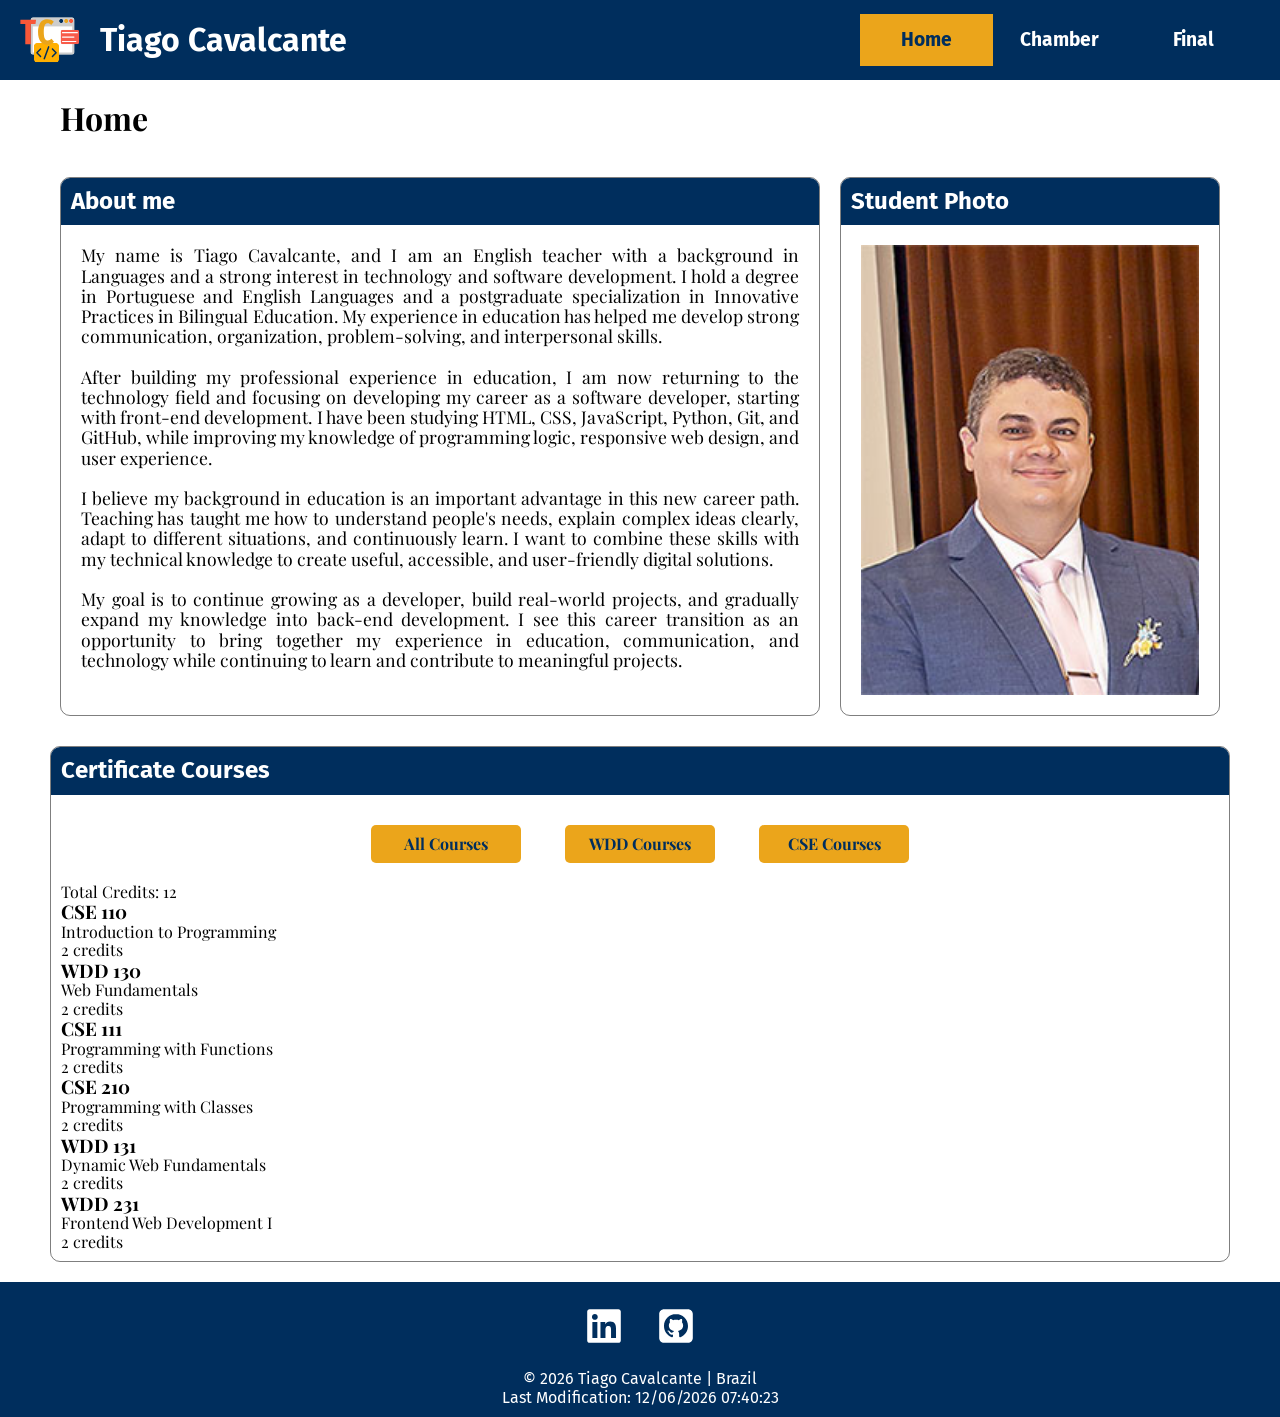
==== index.html @ 5bd21c70 "week 01 assignment updated" ====
<!DOCTYPE html>
<html lang="en">
<head>
    <meta charset="UTF-8">
    <meta name="viewport" content="width=device-width, initial-scale=1.0">
    <title>WDD 231: Web Frontend Development I</title>
    <meta name="description" content="Course home page for WDD 231: Web Frontend Development I">
    <meta name="author" content="Tiago Cavalcante">

    <!-- Styles -->
    <link rel="stylesheet" href="styles/normalize.css"> 
    <link rel="stylesheet" href="styles/small.css">
    <link rel="stylesheet" href="styles/larger.css">

    <!-- Scripts -->
    <script src="scripts/index.js" defer></script>

    <!-- Fonts -->
    <link rel="preconnect" href="https://fonts.googleapis.com">
    <link rel="preconnect" href="https://fonts.gstatic.com" crossorigin>
    <link href="https://fonts.googleapis.com/css2?family=Fira+Sans:ital,wght@0,100;0,200;0,300;0,400;0,500;0,600;0,700;0,800;0,900;1,100;1,200;1,300;1,400;1,500;1,600;1,700;1,800;1,900&family=Playfair+Display:ital,wght@0,400..900;1,400..900&family=Sue+Ellen+Francisco&display=swap" rel="stylesheet">


</head>
<body>
    <header>
        <img src="images/logo.svg" alt="logo">
        <span>Tiago Cavalcante</span>

        <button id="menu" class="hamburger"></button>

        <nav class="nav-menu">
            <ul class="navigation">
                <li><a href="index.html" class="active">Home</a></li>
                <li><a href="#">Chamber</a></li>
                <li><a href="#">Final</a></li>
            </ul>
        </nav>
    </header>



    <main>
        <h1>Home</h1>

        <div class="about-me-section">
            <section class="about-me">
                <h2>About me</h2>
                <p>My name is Tiago Cavalcante, and I am an English teacher with a background in Languages and a strong interest in technology and software development. I hold a degree in Portuguese and English Languages and a postgraduate specialization in Innovative Practices in Bilingual Education. My experience in education has helped me develop strong communication, organization, problem-solving, and interpersonal skills.<br>

                <br>After building my professional experience in education, I am now returning to the technology field and focusing on developing my career as a software developer, starting with front-end development. I have been studying HTML, CSS, JavaScript, Python, Git, and GitHub, while improving my knowledge of programming logic, responsive web design, and user experience.<br>

                <br>I believe my background in education is an important advantage in this new career path. Teaching has taught me how to understand people's needs, explain complex ideas clearly, adapt to different situations, and continuously learn. I want to combine these skills with my technical knowledge to create useful, accessible, and user-friendly digital solutions.<br>

                <br>My goal is to continue growing as a developer, build real-world projects, and gradually expand my knowledge into back-end development. I see this career transition as an opportunity to bring together my experience in education, communication, and technology while continuing to learn and contribute to meaningful projects.<br>
                </p>
            </section>

            <section class="student-photo">
                <h2>Student Photo</h2>
                <img src="images/profile.jpg" alt="Tiago Cavalcante">
            </section>
        </div>

        <section class="certificates">
            <h2>Certificate Courses</h2>

            <div class="certificates-content">
                <div class="course-filters">
                    <button id="all">All Courses</button>
                    <button id="wdd">WDD Courses</button>
                    <button id="cse">CSE Courses</button>
                </div>

                <p id="total-credits"></p>

                <div id="course-list"></div>
            </div>
        </section>
    </main>

    <footer>
        <ul>
            <li>
                <a href="https://linkedin.com/in/ticsilva"><img src="images/linkedin.svg" alt="linkedin logo"></a>
            </li>
            <li>
                <a href="https://github.com/Ticsilva85"><img src="images/github.svg" alt="github logo"></a>
            </li>
        </ul>

        <div class="footer-note">
            <p>&copy; <span id="currentyear"></span> Tiago Cavalcante | Brazil</p>

            <p id="lastModified"></p>
        </div>
    </footer>
</body>
</html>
---- styles/small.css ----
:root {
    /* Colors */
    --background-color: #FFFFFF;
    --accent-color: #EBA51B;
    --header-background: #002E5D;
    --secondary-color: #CDCDCD;
    --hover-color: #F95738;

    /* Fonts */
    --header-font: "Fira Sans", sans-serif;
    --body-font: "Playfair Display", serif;
}

* {
    margin: 0;
    box-sizing: border-box;
}

body {
    font-family: var(--body-font);
}


/* ===== HEADER ===== */

header {
    position: relative;
    display: grid;
    grid-template-columns: 50px auto 60px;
    padding: 5px 0 5px 10px;
    background-color: var(--header-background);
    align-items: center;
    column-gap: 10px;
    width: 100%;
    height: 80px;
}

header img {
    display: block;
    width: 100%;
    height: auto;
}

header span {
    font-family: var(--header-font);
    color: white;
    font-weight: bold;
    font-size: 1.5rem;
    justify-content: start;
}


/* ===== HAMBURGER MENU ===== */
.hamburger {
    background: none;
    border: none;
    font-size: 2rem;
    color: white;
    cursor: pointer;
    right: 0px;
}

.hamburger::after {
    content: "\2630";
}

.hamburger.show::after {
    content: "\00D7";
    font-size: 3rem;
    font-weight: lighter;
}

/* ===== NAVIGATION MENU ===== */

.nav-menu {
    display: none;
    font-family: var(--header-font);
    font-size: 1.2rem;
}

.nav-menu.show {
    font-weight: bold;
    display: block;
    position: absolute;
    top: 80px;
    right: 0;
    width: 50%;
    background-color: var(--header-background);
    z-index: 1000;
    box-shadow: 0 4px 10px rgba(0, 0, 0, 0.5);
}

.nav-menu ul {
    padding: 0;
}

.nav-menu ul li {
    list-style: none;
}

.nav-menu ul li a {
    display: block;
    padding: 15px;
    text-align: center;
    text-decoration: none;
    color: white;
}

/* ===== MAIN ===== */
.about-me-section {
    display: grid;
    grid-template-columns: 1fr;
    gap: 20px;
    padding: 10px;
}

h1 {
    padding: 20px;
}

.about-me, .student-photo {
    border: solid 1px rgba(0, 0, 0, 0.5);
    border-radius: 10px;
    overflow: hidden;
}

.about-me h2, .student-photo h2 {
    background-color: var(--header-background);
    color: white;
    font-family: var(--header-font);
    padding: 10px;
}

.about-me p, .student-photo img {
    padding: 20px;
}

.about-me p {
    text-align: justify;
    font-family: var(--body-font);
    font-size: 1.1rem;
}

.student-photo img {
    display: block;
    margin: 0 auto;
    width: 100%;
}

.certificates {
    border: solid 1px rgba(0, 0, 0, 0.5);
    border-radius: 10px;
    overflow: hidden;
    margin: 10px;
}

.certificates-content {
    padding: 10px;
}

.course-filters {
    display: flex;
    justify-content: center;
    align-items: center;
    gap: 1.5rem;
    padding: 10px;
}

.course-filters button {
    border: none;
    background-color: var(--accent-color);
    color: var(--header-background);
    border-radius: 5px;
    margin: 10px;
    padding: 10px;
    font-weight: bold;
    width: 150px;
    height: auto;
}

.certificates h2 {
    font-family: var(--header-font);
    background-color: var(--header-background);
    color: white;
    padding: 10px;
}



/* ===== FOOTER ===== */
footer {
    background-color: var(--header-background);
    margin-top: 20px;
}

footer ul {
    display: flex;
    justify-content: center;
    align-items: center;
    gap: 1.5rem;
    list-style: none;
    padding: 20px;
}

footer ul li {
    list-style: none;
}

footer ul li a {
    display: block;
    text-decoration: none;
    color: white;
    font-family: var(--header-font);
    font-size: 1.2rem;
    transition: opacity 0.3s ease;
}

footer ul li a:hover {
    opacity: 0.7;
}

footer ul li a img {
    width: 3rem;
}

.footer-note {
    text-align: center;
    color: white;
    font-family:var(--header-font);
    padding-bottom: 10px;
}
---- styles/larger.css ----
@media only screen and (min-width: 769px) {
    :root {
        /* Colors */
        --background-color: #FFFFFF;
        --accent-color: #EBA51B;
        --header-background: #002E5D;
        --secondary-color: #CDCDCD;
        --hover-color: #F95738;

        /* Fonts */
        --header-font: "Fira Sans", sans-serif;
        --body-font: "Playfair Display", serif;
        --heading-font: "Sue Ellen Francisco", cursive;
    }

    main {
        max-width: 1200px;
        margin: 0 auto;
    }

    header {
        display: flex;
        align-items: center;
        justify-content: space-between;
        gap: 20px;
        padding: 5px 20px;
    }

    header img {
        width: 60px;
    }

    header span {
        font-size: 2rem;
        flex: 1;
    }

    .hamburger {
        display: none;
    }

    .nav-menu {
        display: block;
        flex-grow: 1;
        max-width: 400px;
    }

    .navigation {
        display: flex;
        align-items: center;
        width: 100%;
        padding: 0;
    }

    .navigation li {
        flex: 1 1 0;
        min-width: 0;
        text-align: center;
    }

    .navigation li a {
        display: block;
        font-weight: bold;
        width: 100%;
        padding: 10px;
        transition: background-color 0.3s ease;
        font-family: var(--header-font);
    }

    .navigation li a:hover {
        background-color: var(--hover-color);
        color: var(--header-background);
    }

    .navigation .active {
        color: var(--header-background);
        background-color: var(--accent-color);
    }

    /* ===== SECTIONS ===== */
    .about-me-section {
        display: grid;
        grid-template-columns: 2fr 1fr;
        gap: 20px;
        padding: 20px;
    }




}
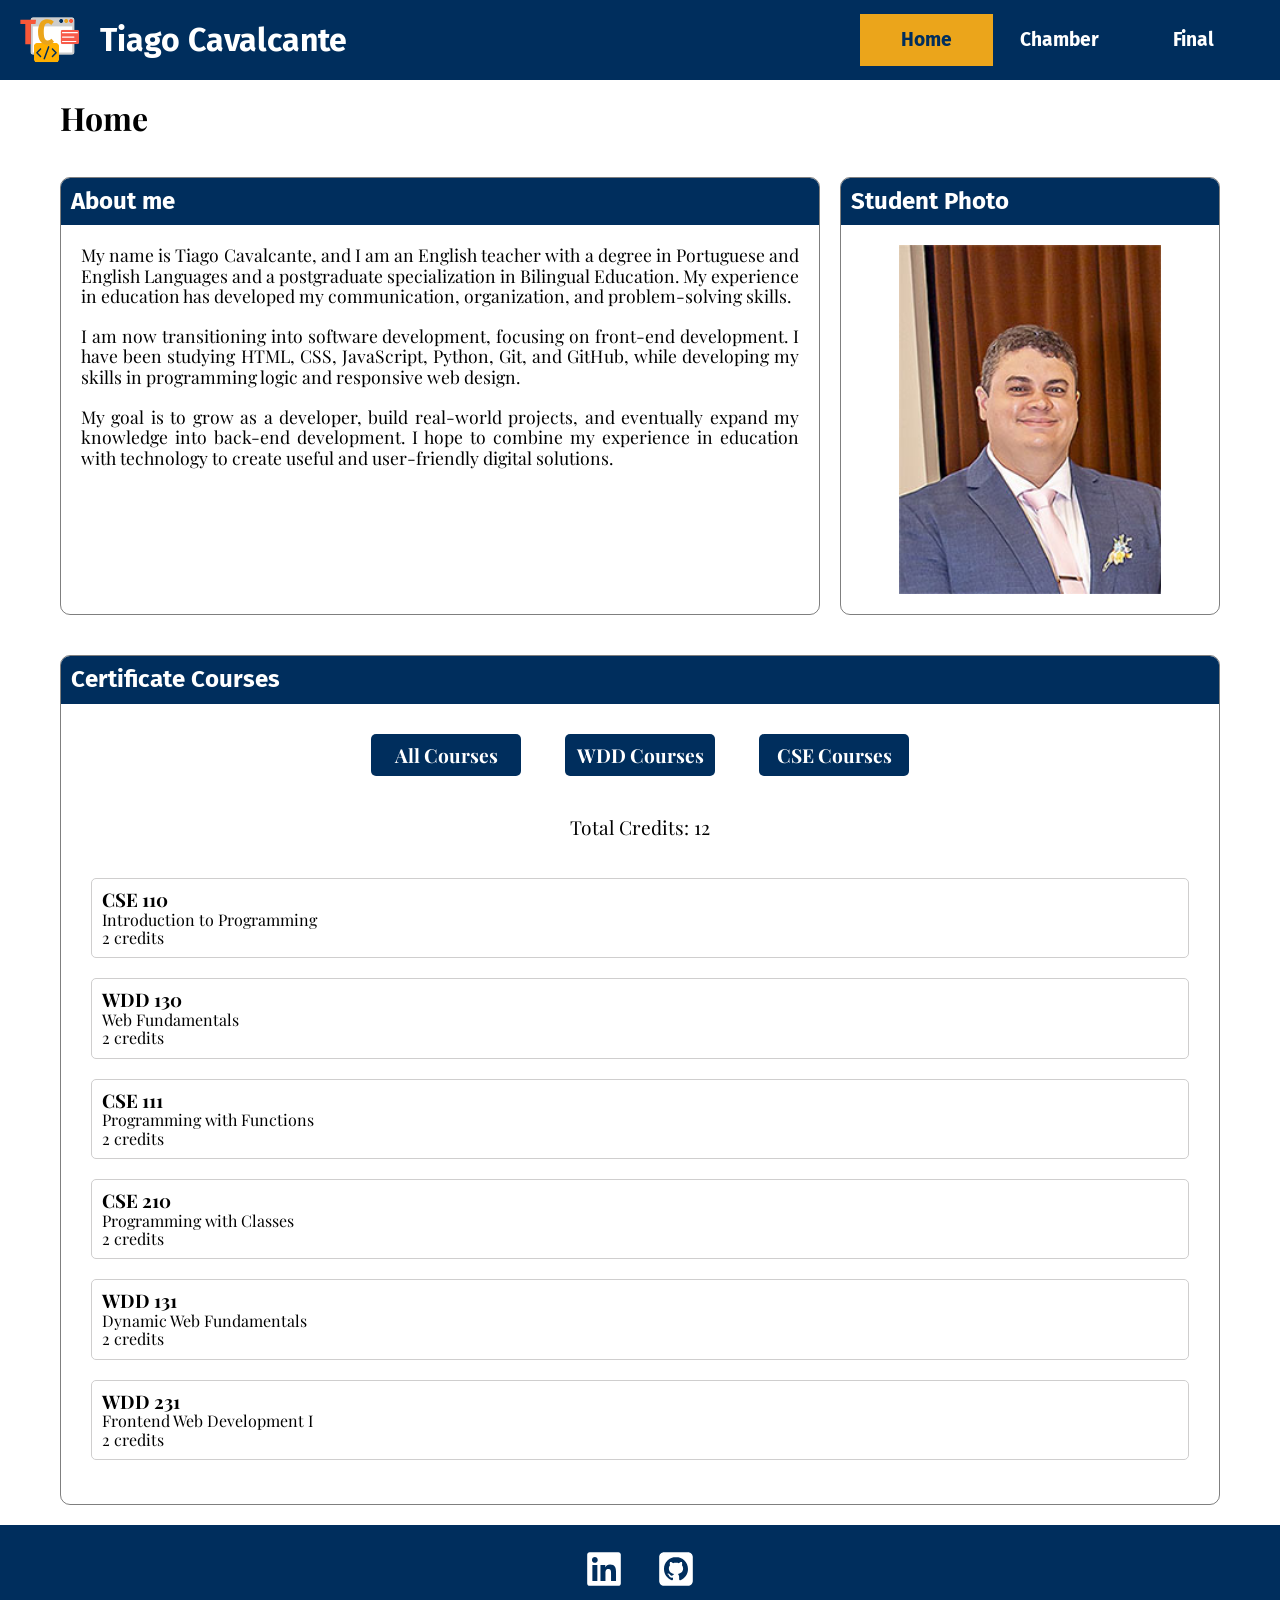
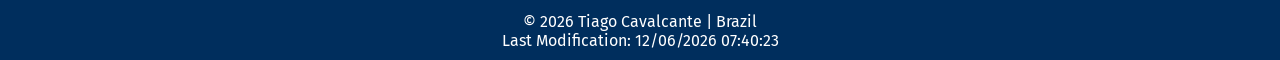
==== commit 3dfef922: "week 01 assignment updated" ====
--- a/index.html
+++ b/index.html
@@ -46,13 +46,11 @@
         <div class="about-me-section">
             <section class="about-me">
                 <h2>About me</h2>
-                <p>My name is Tiago Cavalcante, and I am an English teacher with a background in Languages and a strong interest in technology and software development. I hold a degree in Portuguese and English Languages and a postgraduate specialization in Innovative Practices in Bilingual Education. My experience in education has helped me develop strong communication, organization, problem-solving, and interpersonal skills.<br>
+                <p>My name is Tiago Cavalcante, and I am an English teacher with a degree in Portuguese and English Languages and a postgraduate specialization in Bilingual Education. My experience in education has developed my communication, organization, and problem-solving skills.<br>
 
-                <br>After building my professional experience in education, I am now returning to the technology field and focusing on developing my career as a software developer, starting with front-end development. I have been studying HTML, CSS, JavaScript, Python, Git, and GitHub, while improving my knowledge of programming logic, responsive web design, and user experience.<br>
+                <br>I am now transitioning into software development, focusing on front-end development. I have been studying HTML, CSS, JavaScript, Python, Git, and GitHub, while developing my skills in programming logic and responsive web design.<br>
 
-                <br>I believe my background in education is an important advantage in this new career path. Teaching has taught me how to understand people's needs, explain complex ideas clearly, adapt to different situations, and continuously learn. I want to combine these skills with my technical knowledge to create useful, accessible, and user-friendly digital solutions.<br>
-
-                <br>My goal is to continue growing as a developer, build real-world projects, and gradually expand my knowledge into back-end development. I see this career transition as an opportunity to bring together my experience in education, communication, and technology while continuing to learn and contribute to meaningful projects.<br>
+                <br>My goal is to grow as a developer, build real-world projects, and eventually expand my knowledge into back-end development. I hope to combine my experience in education with technology to create useful and user-friendly digital solutions.<br>
                 </p>
             </section>
 
--- a/styles/small.css
+++ b/styles/small.css
@@ -144,7 +144,7 @@
 .student-photo img {
     display: block;
     margin: 0 auto;
-    width: 100%;
+    width: 80%;
 }
 
 .certificates {
@@ -152,10 +152,17 @@
     border-radius: 10px;
     overflow: hidden;
     margin: 10px;
+    height: 850px;
 }
 
 .certificates-content {
     padding: 10px;
+}
+
+.certificates-content #total-credits {
+    text-align: center;
+    padding: 20px;
+    font-size: 1.2rem;
 }
 
 .course-filters {
@@ -168,11 +175,12 @@
 
 .course-filters button {
     border: none;
-    background-color: var(--accent-color);
-    color: var(--header-background);
+    background-color: var(--header-background);
+    color: white;
     border-radius: 5px;
     margin: 10px;
     padding: 10px;
+    font-size: 1.2rem;
     font-weight: bold;
     width: 150px;
     height: auto;
@@ -185,6 +193,14 @@
     padding: 10px;
 }
 
+.certificates .course-card {
+    margin: 20px;
+    border: 1px solid rgb(207, 206, 206);
+    border-radius: 5px;
+    padding: 10px;
+    gap: 1.5rem;
+
+}
 
 
 /* ===== FOOTER ===== */
--- a/styles/larger.css
+++ b/styles/larger.css
@@ -86,6 +86,10 @@
         padding: 20px;
     }
 
+    .certificates {
+        margin: 20px;
+    }
+
 
 
 
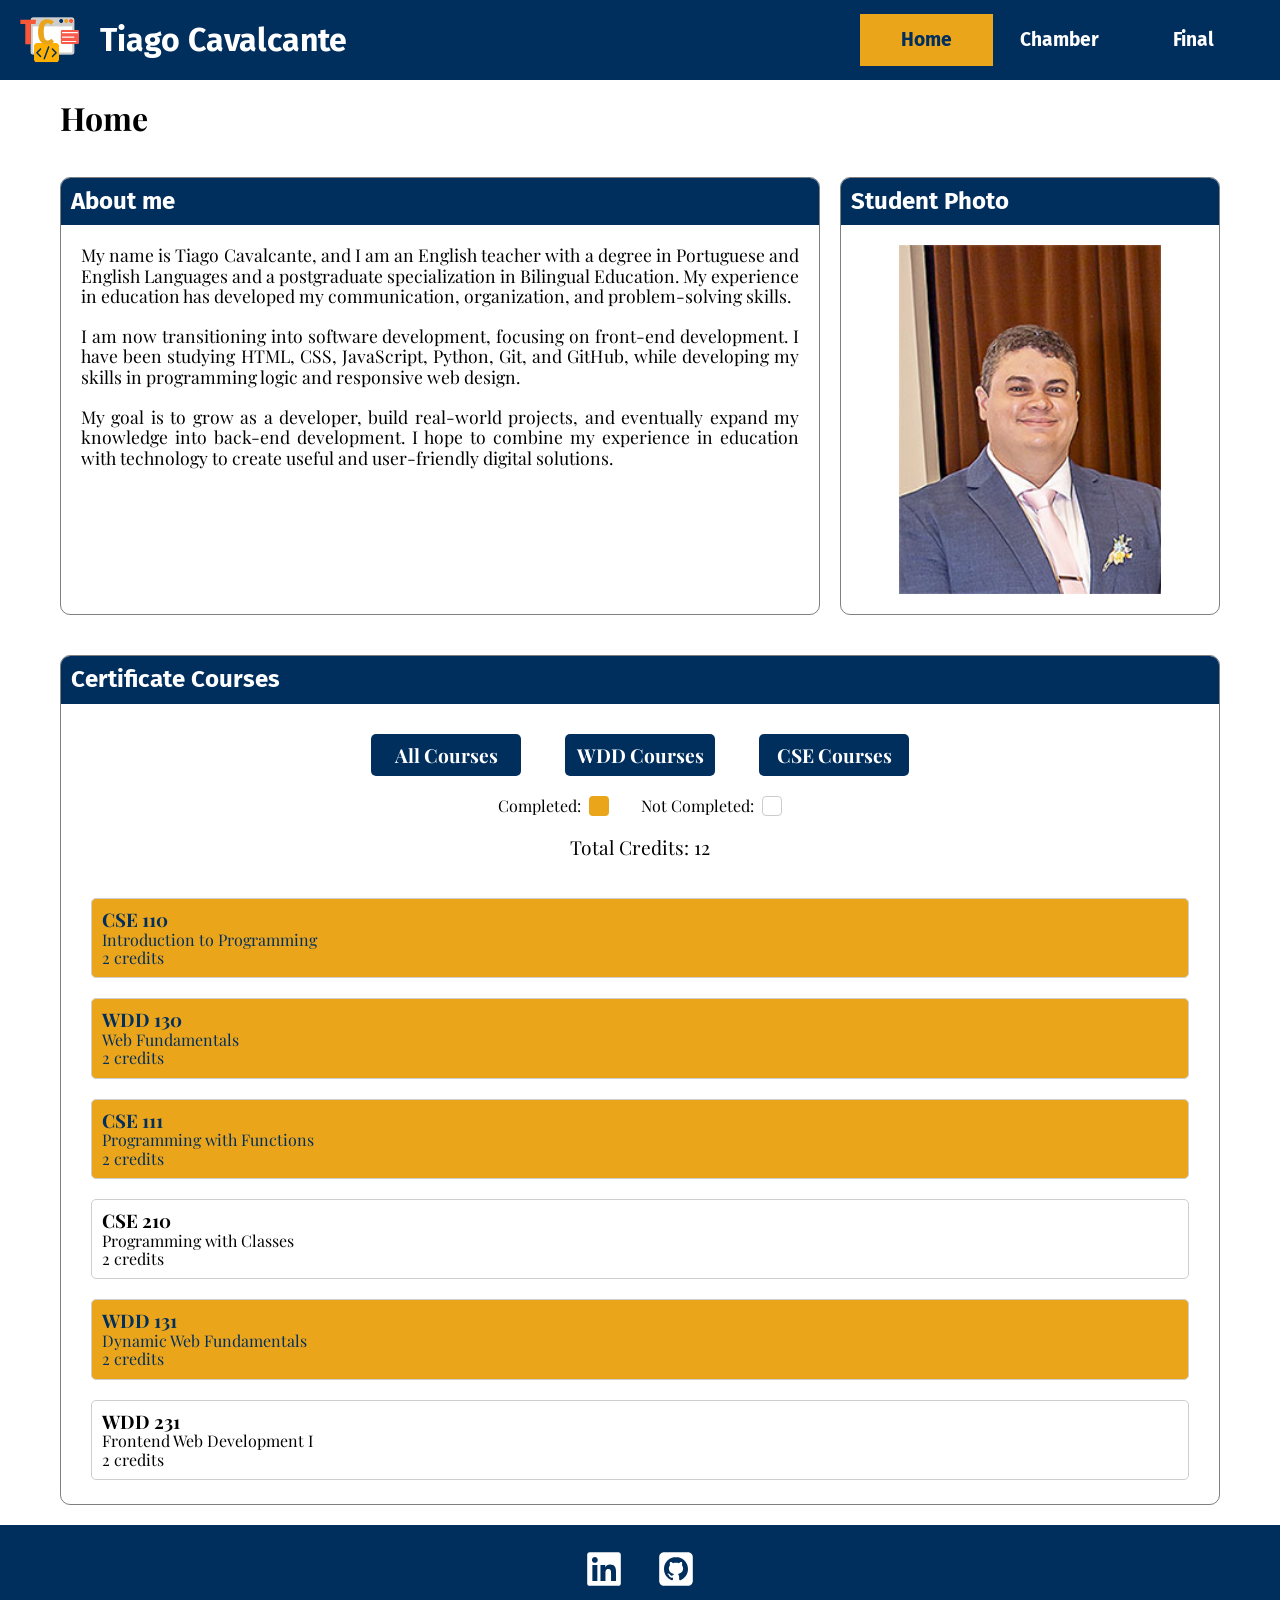
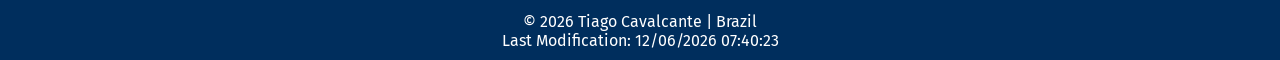
==== commit ce7abb51: "week 01 assignment updated" ====
--- a/index.html
+++ b/index.html
@@ -70,6 +70,11 @@
                     <button id="cse">CSE Courses</button>
                 </div>
 
+                <div class="label">
+                    <p>Completed: <span class="completed-btn"></span></p>
+                    <p>Not Completed: <span class="not-completed-btn"></span></p>
+                </div>
+
                 <p id="total-credits"></p>
 
                 <div id="course-list"></div>
--- a/styles/small.css
+++ b/styles/small.css
@@ -20,7 +20,6 @@
     font-family: var(--body-font);
 }
 
-
 /* ===== HEADER ===== */
 
 header {
@@ -49,7 +48,6 @@
     justify-content: start;
 }
 
-
 /* ===== HAMBURGER MENU ===== */
 .hamburger {
     background: none;
@@ -78,6 +76,11 @@
     font-size: 1.2rem;
 }
 
+.navigation .active {
+    color: var(--header-background);
+    background-color: var(--accent-color);
+}
+
 .nav-menu.show {
     font-weight: bold;
     display: block;
@@ -107,6 +110,7 @@
 }
 
 /* ===== MAIN ===== */
+/* ===== About Me / Student Photo section ===== */
 .about-me-section {
     display: grid;
     grid-template-columns: 1fr;
@@ -147,6 +151,7 @@
     width: 80%;
 }
 
+/* ===== Certificates Section ===== */
 .certificates {
     border: solid 1px rgba(0, 0, 0, 0.5);
     border-radius: 10px;
@@ -184,6 +189,11 @@
     font-weight: bold;
     width: 150px;
     height: auto;
+    transition: opacity 0.3s ease;
+}
+
+.course-filters button:hover {
+    opacity: 0.7;
 }
 
 .certificates h2 {
@@ -199,9 +209,41 @@
     border-radius: 5px;
     padding: 10px;
     gap: 1.5rem;
-
-}
-
+}
+
+.course-card.completed {
+    background: var(--accent-color);
+    color: var(--header-background);
+}
+
+.label {
+    display: flex;
+    justify-content: center;
+    gap: 2rem;
+}
+
+.label p {
+    display: flex;
+    align-items: center;
+    gap: 0.5rem;
+}
+
+.completed-btn,
+.not-completed-btn {
+    display: inline-block;
+    width: 20px;
+    height: 20px;
+    border-radius: 4px;
+}
+
+.completed-btn {
+    background-color: var(--accent-color);
+}
+
+.not-completed-btn {
+    background-color: white;
+    border: 1px solid #ccc;
+}
 
 /* ===== FOOTER ===== */
 footer {
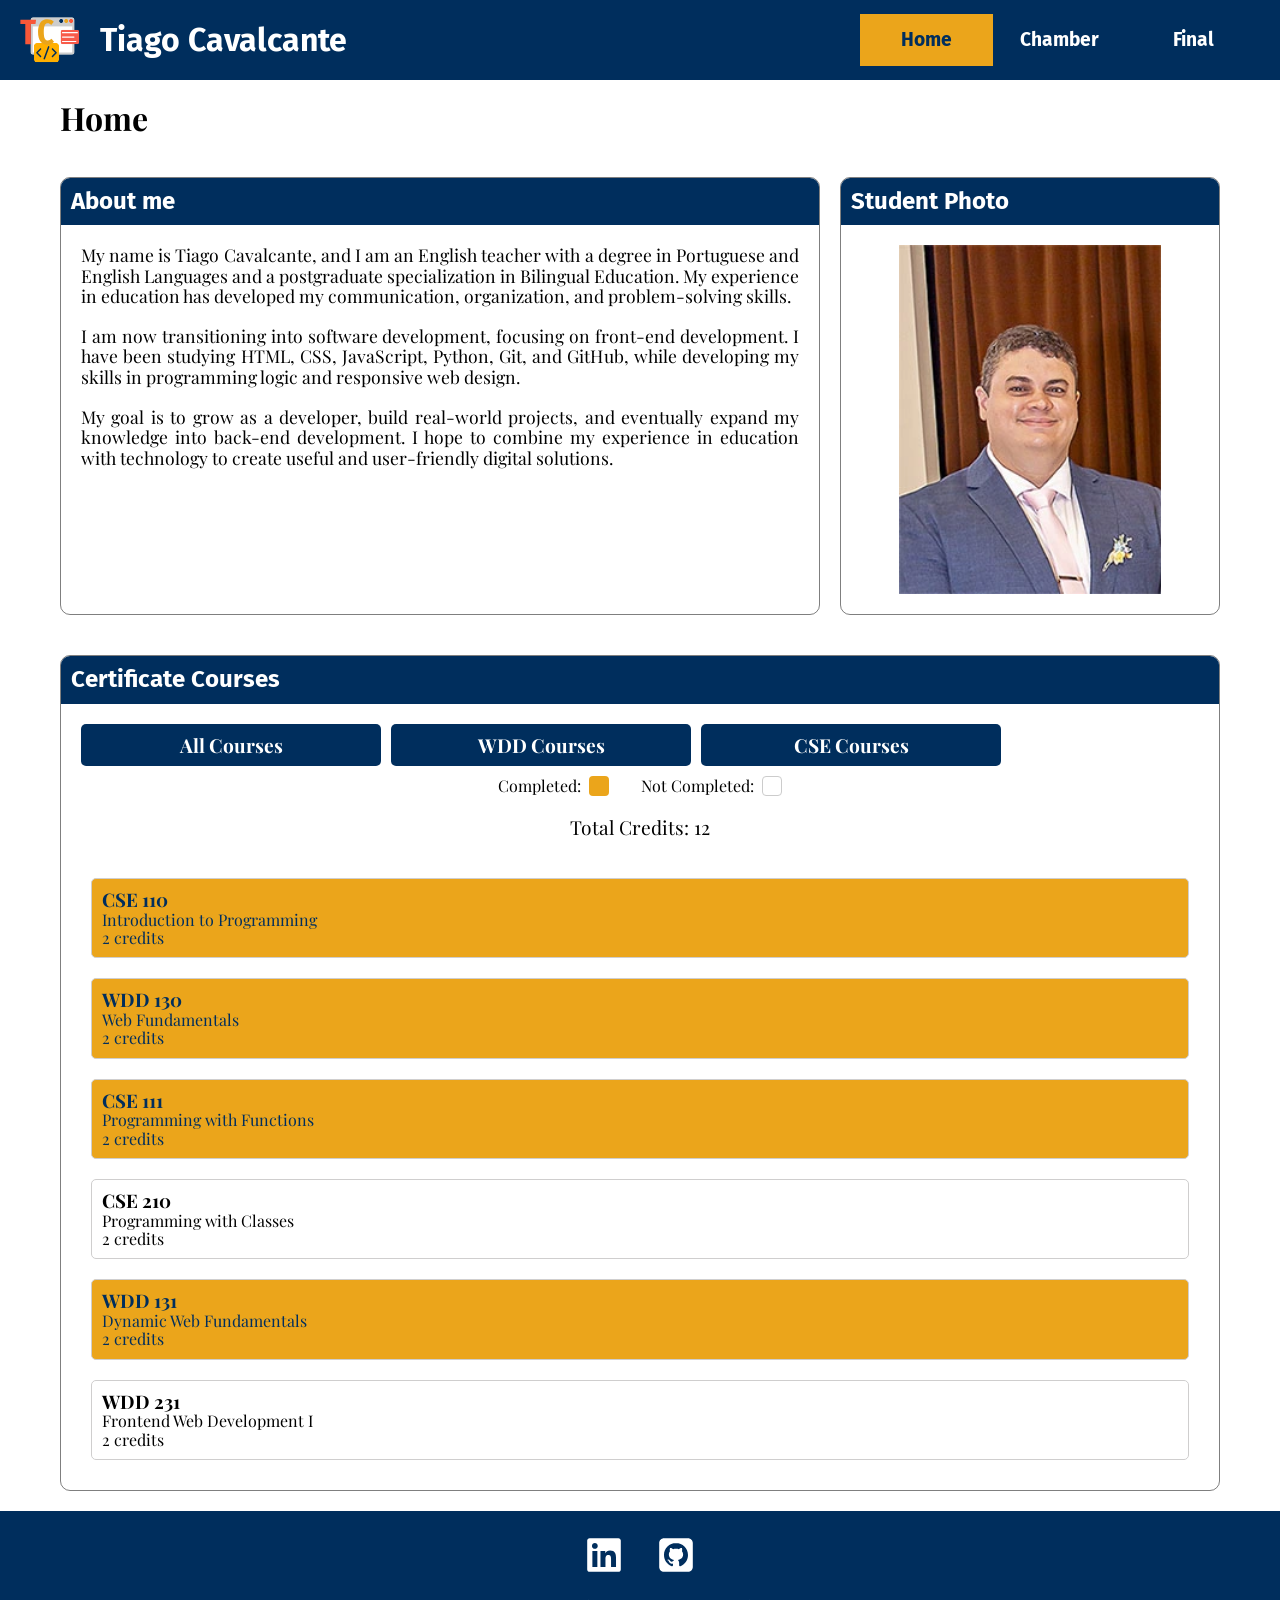
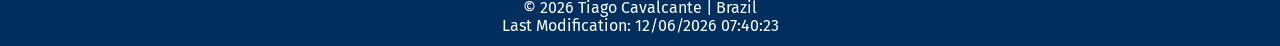
==== commit 2a88ed23: "Week 01 assignment updated" ====
--- a/index.html
+++ b/index.html
@@ -20,20 +20,27 @@
     <link rel="preconnect" href="https://fonts.gstatic.com" crossorigin>
     <link href="https://fonts.googleapis.com/css2?family=Fira+Sans:ital,wght@0,100;0,200;0,300;0,400;0,500;0,600;0,700;0,800;0,900;1,100;1,200;1,300;1,400;1,500;1,600;1,700;1,800;1,900&family=Playfair+Display:ital,wght@0,400..900;1,400..900&family=Sue+Ellen+Francisco&display=swap" rel="stylesheet">
 
+    <!-- Favicon -->
+     <link rel="shortcut icon" href="images/favicon.ico" type="image/x-icon">
 
+    <!-- Social Media Propoerties -->
+    <meta property="og:description" content="Course home page for WDD 231: Web Frontend Development I">
+    <meta property="og:image" content="https://ticsilva85.github.io/wdd231/images/social-preview.jpg">
+    <meta property="og:title" content="WDD 231: Web Frontend Development I" >
+    <meta property="url"content="https://ticsilva85.github.io/wdd231/">
 </head>
 <body>
     <header>
-        <img src="images/logo.svg" alt="logo">
+        <img src="images/logo.svg" alt="Tiago Cavalcante logo">
         <span>Tiago Cavalcante</span>
 
-        <button id="menu" class="hamburger"></button>
+        <button id="menu" class="hamburger" aria-label="Open navigation menu" aria-expanded="false"></button>
 
-        <nav class="nav-menu">
+        <nav class="nav-menu" aria-label="Main navigation">
             <ul class="navigation">
                 <li><a href="index.html" class="active">Home</a></li>
-                <li><a href="#">Chamber</a></li>
-                <li><a href="#">Final</a></li>
+                <li><a href="chamber.html">Chamber</a></li>
+                <li><a href="final.html">Final</a></li>
             </ul>
         </nav>
     </header>
@@ -56,7 +63,7 @@
 
             <section class="student-photo">
                 <h2>Student Photo</h2>
-                <img src="images/profile.jpg" alt="Tiago Cavalcante">
+                <img src="images/profile.webp" alt="Tiago Cavalcante">
             </section>
         </div>
 
--- a/styles/small.css
+++ b/styles/small.css
@@ -157,7 +157,6 @@
     border-radius: 10px;
     overflow: hidden;
     margin: 10px;
-    height: 850px;
 }
 
 .certificates-content {
@@ -172,9 +171,9 @@
 
 .course-filters {
     display: flex;
-    justify-content: center;
-    align-items: center;
-    gap: 1.5rem;
+    flex-direction: center;
+    align-items: center;
+    gap: 10px;
     padding: 10px;
 }
 
@@ -183,11 +182,12 @@
     background-color: var(--header-background);
     color: white;
     border-radius: 5px;
-    margin: 10px;
+    margin: 0;
     padding: 10px;
     font-size: 1.2rem;
     font-weight: bold;
-    width: 150px;
+    width: 100%;
+    max-width: 300px;
     height: auto;
     transition: opacity 0.3s ease;
 }
@@ -208,7 +208,6 @@
     border: 1px solid rgb(207, 206, 206);
     border-radius: 5px;
     padding: 10px;
-    gap: 1.5rem;
 }
 
 .course-card.completed {
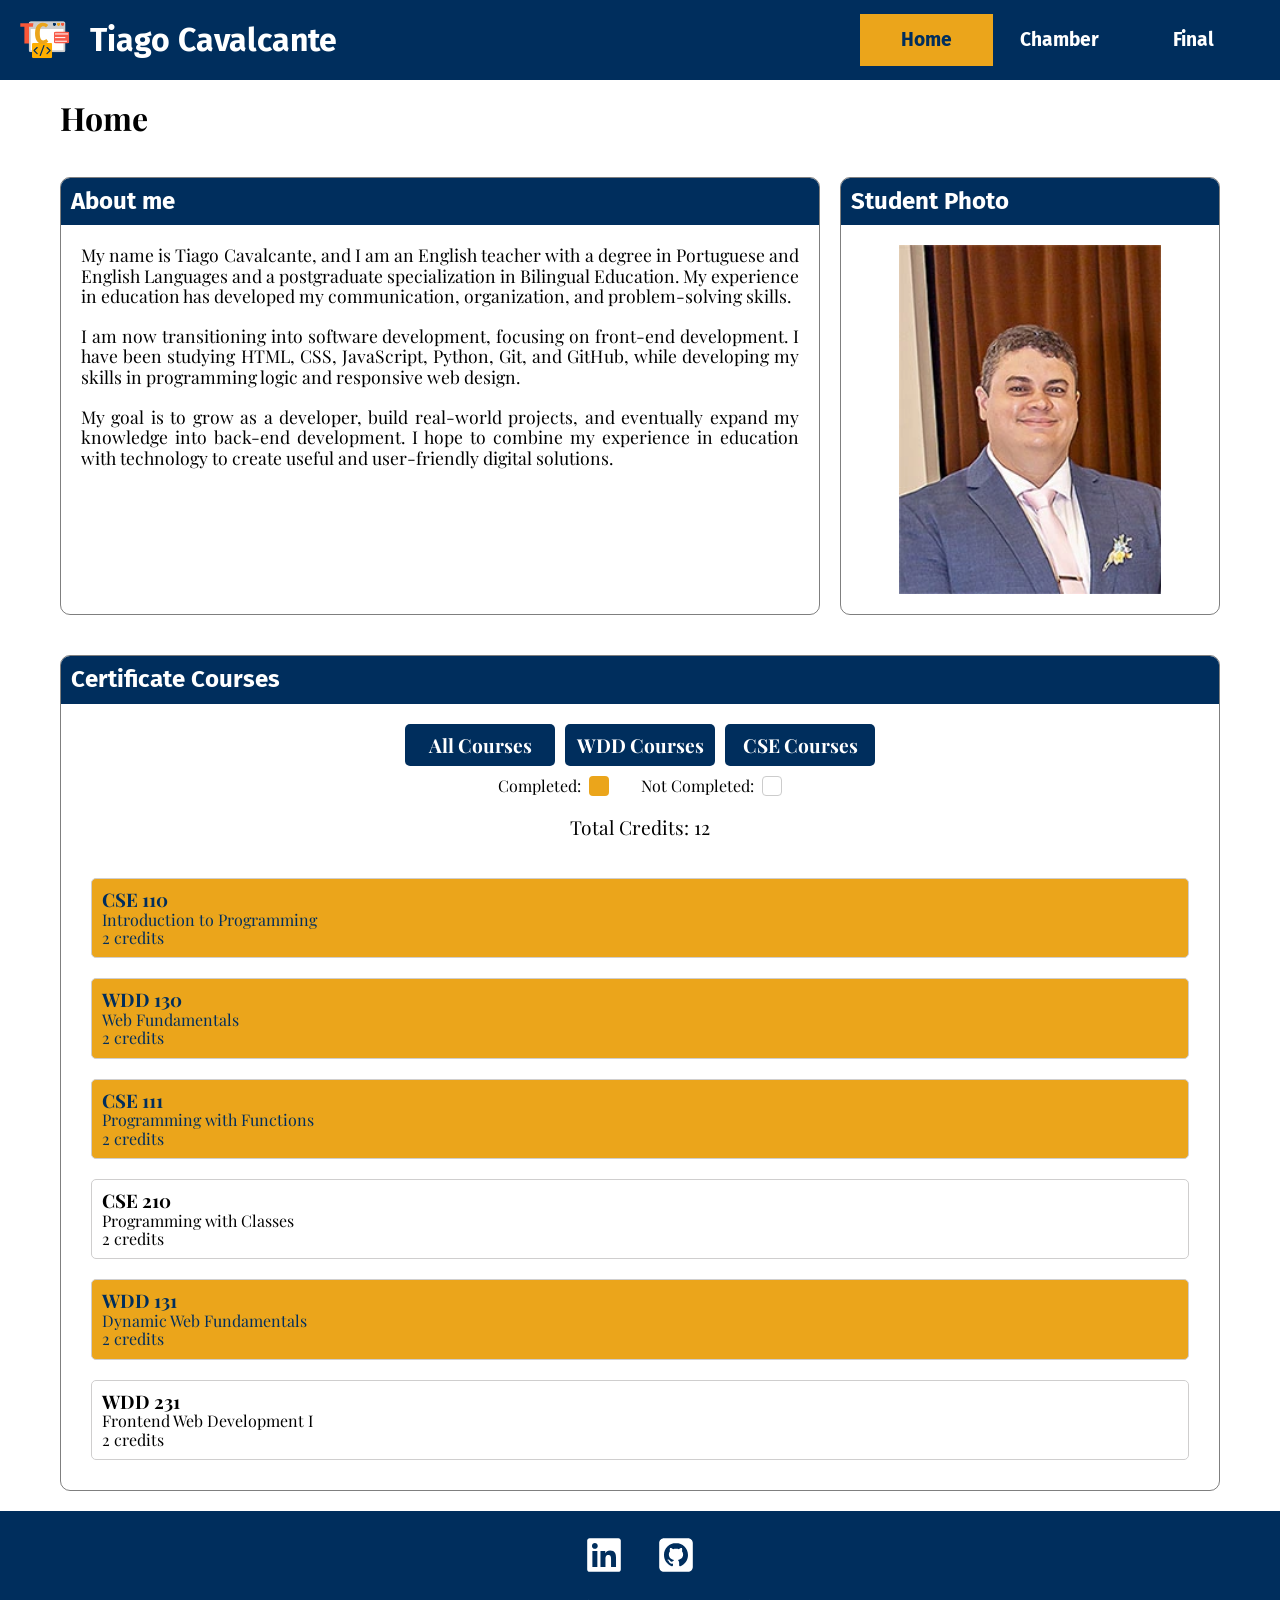
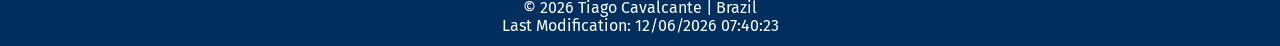
==== commit bf7934bc: "week 01 assignment updated" ====
--- a/index.html
+++ b/index.html
@@ -31,7 +31,7 @@
 </head>
 <body>
     <header>
-        <img src="images/logo.svg" alt="Tiago Cavalcante logo">
+        <img src="images/logo.svg" alt="Tiago Cavalcante logo" width="50px" height="auto">
         <span>Tiago Cavalcante</span>
 
         <button id="menu" class="hamburger" aria-label="Open navigation menu" aria-expanded="false"></button>
--- a/styles/small.css
+++ b/styles/small.css
@@ -16,8 +16,10 @@
     box-sizing: border-box;
 }
 
-body {
+html, body {
     font-family: var(--body-font);
+    width:100%;
+    min-height: 100%;
 }
 
 /* ===== HEADER ===== */
@@ -36,8 +38,6 @@
 
 header img {
     display: block;
-    width: 100%;
-    height: auto;
 }
 
 header span {
@@ -171,7 +171,8 @@
 
 .course-filters {
     display: flex;
-    flex-direction: center;
+    flex-direction: column;
+    justify-content: center;
     align-items: center;
     gap: 10px;
     padding: 10px;
--- a/styles/larger.css
+++ b/styles/larger.css
@@ -28,7 +28,7 @@
     }
 
     header img {
-        width: 60px;
+        /* width: 60px; */
     }
 
     header span {
@@ -90,7 +90,11 @@
         margin: 20px;
     }
 
+    .course-filters {
+        flex-direction: row;
+    }
 
-
-
+    .course-filters button {
+        width: 150px;
+    }
 }
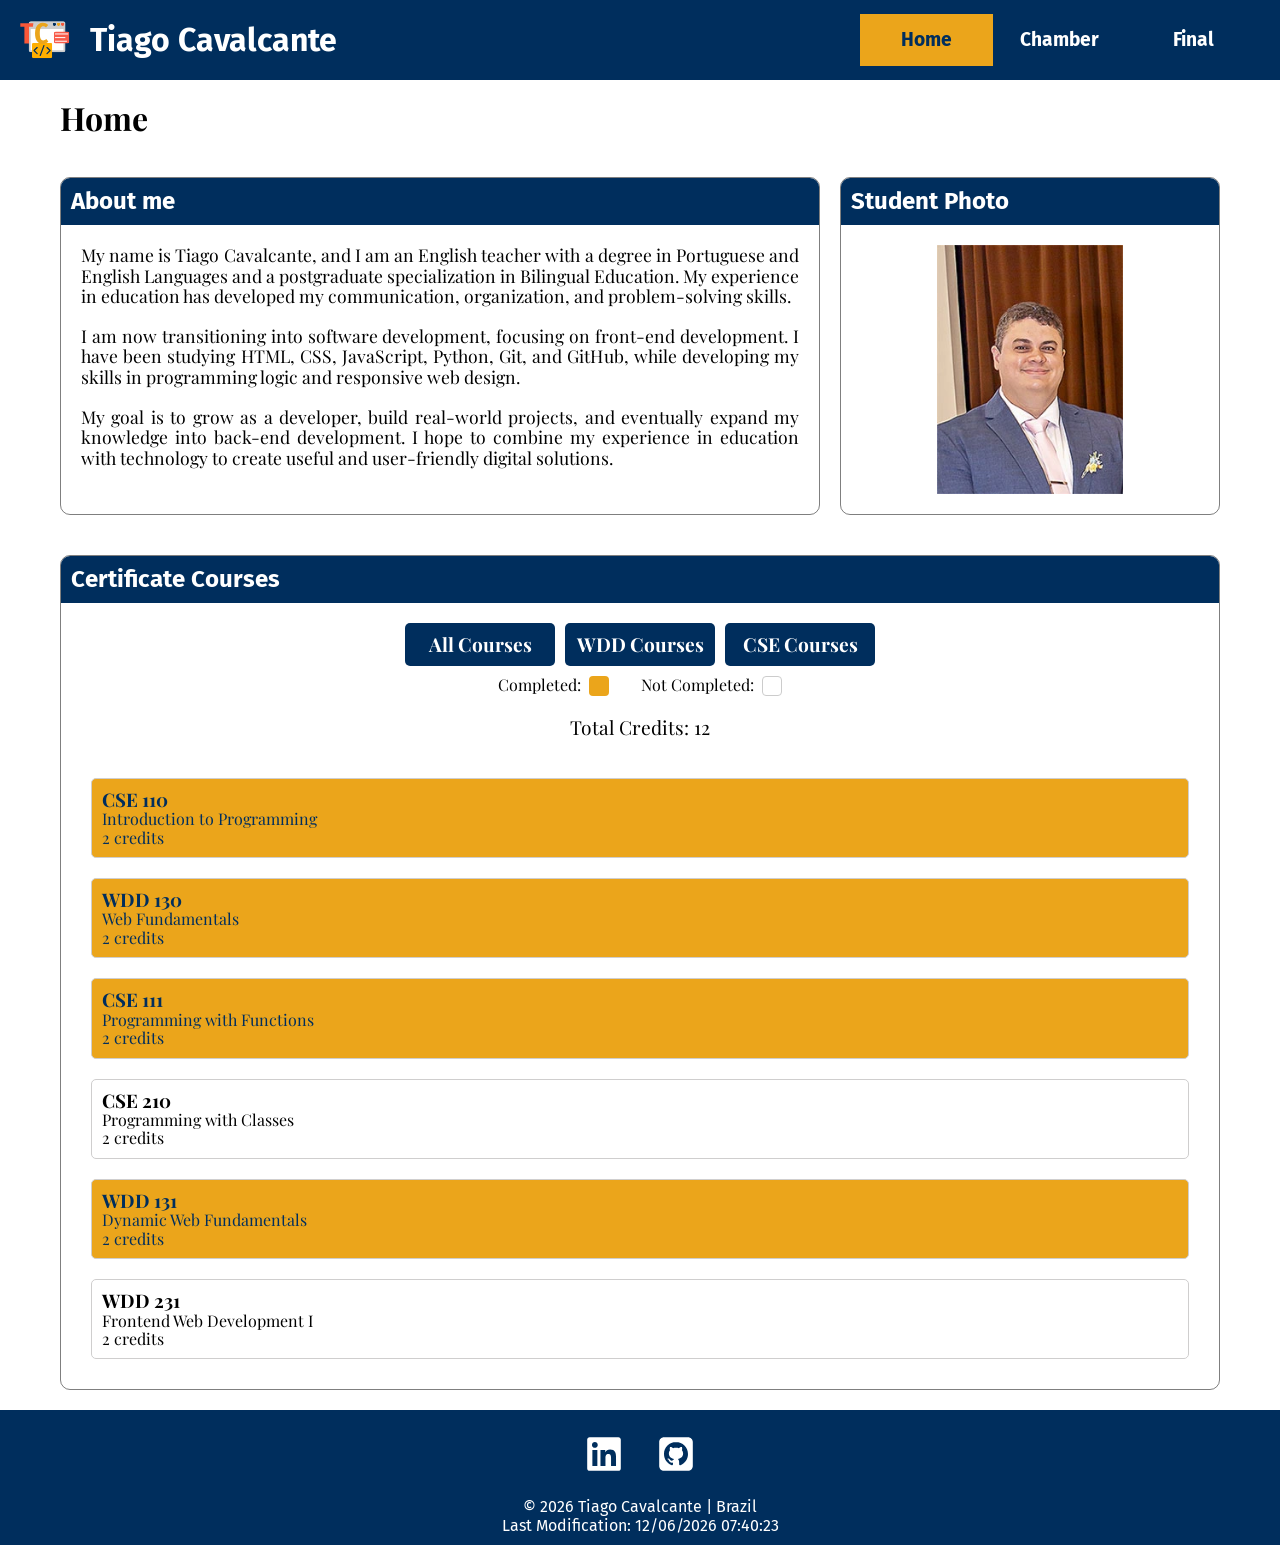
==== commit 32ac2174: "Final Project initited" ====
--- a/index.html
+++ b/index.html
@@ -39,8 +39,8 @@
         <nav class="nav-menu" aria-label="Main navigation">
             <ul class="navigation">
                 <li><a href="index.html" class="active">Home</a></li>
-                <li><a href="chamber.html">Chamber</a></li>
-                <li><a href="final.html">Final</a></li>
+                <li><a href="./chamber/index.html">Chamber</a></li>
+                <li><a href="./project/index.html">Final</a></li>
             </ul>
         </nav>
     </header>
--- a/styles/small.css
+++ b/styles/small.css
@@ -148,7 +148,7 @@
 .student-photo img {
     display: block;
     margin: 0 auto;
-    width: 80%;
+    width: 60%;
 }
 
 /* ===== Certificates Section ===== */
--- a/styles/larger.css
+++ b/styles/larger.css
@@ -25,10 +25,6 @@
         justify-content: space-between;
         gap: 20px;
         padding: 5px 20px;
-    }
-
-    header img {
-        /* width: 60px; */
     }
 
     header span {
